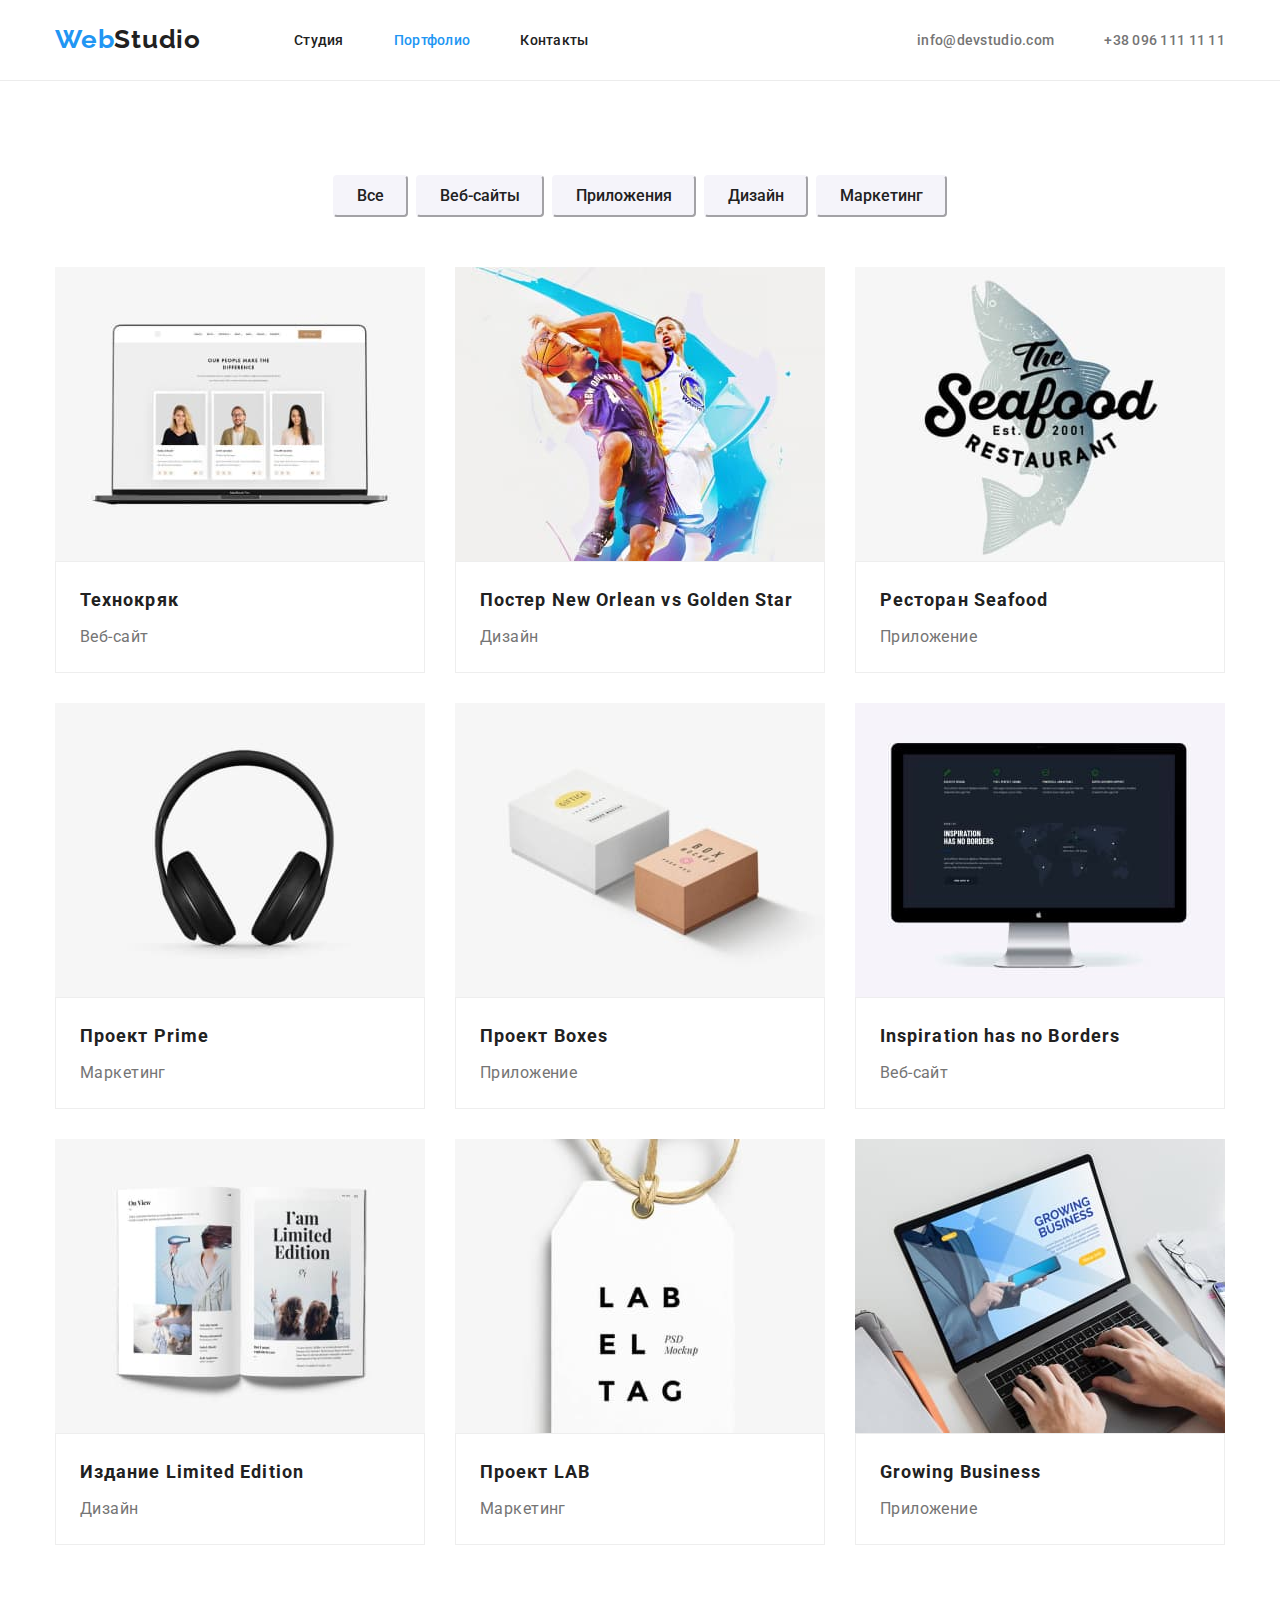
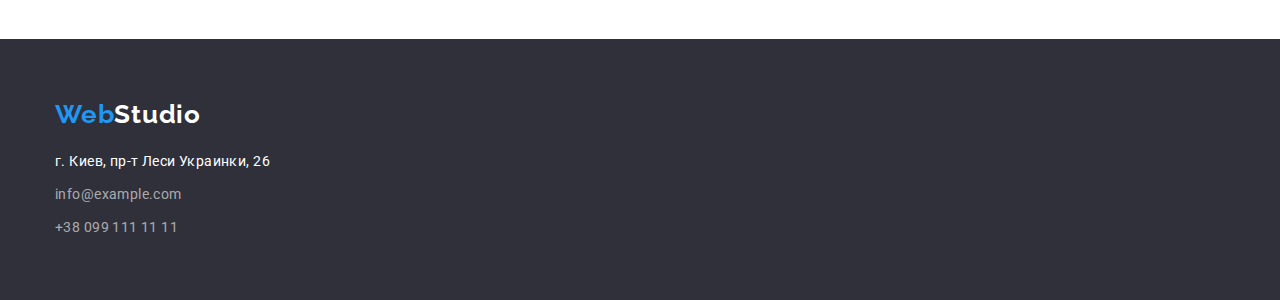
==== portfolio.html @ 65ea49d8 "Add hw-03 files" ====
<!DOCTYPE html>
<html lang="ru">
  <head>
    <meta charset="UTF-8" />
    <meta http-equiv="X-UA-Compatible" content="IE=edge" />
    <meta name="viewport" content="width=device-width, initial-scale=1.0" />
    <title>Portfolio</title>
    <link rel="preconnect" href="https://fonts.googleapis.com" />
    <link rel="preconnect" href="https://fonts.gstatic.com" crossorigin />
    <link
      href="https://fonts.googleapis.com/css2?family=Raleway:wght@700&family=Roboto:wght@400;500;700;900&display=swap"
      rel="stylesheet"
    />
    <link rel="stylesheet" href="./css/modern-normalize.css" />
    <link rel="stylesheet" href="./css/main.css" />
  </head>

  <body>
    <!-- Header -->
    <header class="header">
        <div class="container nav-box">
            <a href="./index.html" class="logo nav-logo">Web<span class="header-logo">Studio</span></a>
            <nav class="nav">
                <ul class="nav-list list">
                    <li class="nav-item">
                        <a href="./index.html" class="nav-link link">Студия</a>
                    </li>
                    <li class="nav-item">
                        <a href="./portfolio.html" class="nav-link link selected">Портфолио</a>
                    </li>
                    <li class="nav-item">
                        <a href="" class="nav-link link">Контакты</a>
                    </li>
                </ul>
            </nav>
    
            <ul class="contact-list list">
                <li class="contact-item">
                    <a href="mailto:info@devstudio.com" class="contact-link link">info@devstudio.com</a>
                </li>
                <li class="contact-item">
                    <a href="tel:+380961111111" class="contact-link link">+38 096 111 11 11</a>
                </li>
            </ul>
        </div>
    </header>
    <!-- Main -->
    <main>
      <section class="projects section">
        <div class="container ">
          <!-- Скрытый заголовок -->
          <h1 class="visually-hidden">Проэкты</h1>
          <ul class="filtr-list list">
            <li class="filtr-item">
              <button type="button" class="filtr-button button">Все</button>
            </li>
            <li class="filtr-item">
              <button type="button" class="filtr-button button">
                Веб-сайты
              </button>
            </li>
            <li class="filtr-item">
              <button type="button" class="filtr-button button">
                Приложения
              </button>
            </li>
            <li class="filtr-item">
              <button type="button" class="filtr-button button">Дизайн</button>
            </li>
            <li class="filtr-item">
              <button type="button" class="filtr-button button">
                Маркетинг
              </button>
            </li>
          </ul>
          <ul class="projects-list list card-set">
            <li class="projects-item card-item">
              <a href="" target="_blank" rel="noreferrer noopener" class="link">
                <img
                  src="./images/portfolio-project-1.jpg"
                  alt="Сайт Технокряк"
                  width="370"
                  height="294"
                  class="projects-img"
                />
                <div class="projects-card-content">
                  <h2 class="projects-subtitle">Технокряк</h2>
                  <p class="projects-text">Веб-сайт</p>
                </div>
              </a>
            </li>
            <li class="projects-item card-item">
              <a href="" target="_blank" rel="noreferrer noopener" class="link">
                <img
                  src="./images/portfolio-project-2.jpg"
                  alt="Постер New Orlean vs Golden Star"
                  width="370"
                  height="294"
                  class="projects-img"
                />
                <div class="projects-card-content">
                  <h2 class="projects-subtitle">
                    Постер New Orlean vs Golden Star
                  </h2>
                  <p class="projects-text">Дизайн</p>
                </div>
              </a>
            </li>
            <li class="projects-item card-item">
              <a href="" target="_blank" rel="noreferrer noopener" class="link">
                <img
                  src="./images/portfolio-project-3.jpg"
                  alt="Логотип ресторана Seafood"
                  width="370"
                  height="294"
                  class="projects-img"
                />
                <div class="projects-card-content">
                  <h2 class="projects-subtitle">Ресторан Seafood</h2>
                  <p class="projects-text">Приложение</p>
                </div></a
              >
            </li>
            <li class="projects-item card-item">
              <a href="" target="_blank" rel="noreferrer noopener" class="link">
                <img
                  src="./images/portfolio-project-4.jpg"
                  alt="Наушники"
                  width="370"
                  height="294"
                  class="projects-img"
                />
                <div class="projects-card-content">
                  <h2 class="projects-subtitle">Проект Prime</h2>
                  <p class="projects-text">Маркетинг</p>
                </div></a
              >
            </li>
            <li class="projects-item card-item">
              <a href="" target="_blank" rel="noreferrer noopener" class="link">
                <img
                  src="./images/portfolio-project-5.jpg"
                  alt="Картонные коробки"
                  width="370"
                  height="294"
                  class="projects-img"
                />
                <div class="projects-card-content">
                  <h2 class="projects-subtitle">Проект Boxes</h2>
                  <p class="projects-text">Приложение</p>
                </div></a
              >
            </li>
            <li class="projects-item card-item">
              <a href="" target="_blank" rel="noreferrer noopener" class="link">
                <img
                  src="./images/portfolio-project-6.jpg"
                  alt="Веб сайт Inspiration has no Borders"
                  width="370"
                  height="294"
                  class="projects-img"
                />
                <div class="projects-card-content">
                  <h2 class="projects-subtitle">Inspiration has no Borders</h2>
                  <p class="projects-text">Веб-сайт</p>
                </div></a
              >
            </li>
            <li class="projects-item card-item">
              <a href="" target="_blank" rel="noreferrer noopener" class="link">
                <img
                  src="./images/portfolio-project-7.jpg"
                  alt="Журнал"
                  width="370"
                  height="294"
                  class="projects-img"
                />
                <div class="projects-card-content">
                  <h2 class="projects-subtitle">Издание Limited Edition</h2>
                  <p class="projects-text">Дизайн</p>
                </div></a
              >
            </li>
            <li class="projects-item card-item">
              <a href="" target="_blank" rel="noreferrer noopener" class="link">
                <img
                  src="./images/portfolio-project-8.jpg"
                  alt="Бирка"
                  width="370"
                  height="294"
                  class="projects-img"
                />
                <div class="projects-card-content">
                  <h2 class="projects-subtitle">Проект LAB</h2>
                  <p class="projects-text">Маркетинг</p>
                </div></a
              >
            </li>
            <li class="projects-item card-item">
              <a href="" target="_blank" rel="noreferrer noopener" class="link">
                <img
                  src="./images/portfolio-project-9.jpg"
                  alt="Работа за ноутбуком"
                  width="370"
                  height="294"
                  class="projects-img"
                />
                <div class="projects-card-content">
                  <h2 class="projects-subtitle">Growing Business</h2>
                  <p class="projects-text">Приложение</p>
                </div></a
              >
            </li>
          </ul>
        </div>
      </section>
    </main>
    <!-- Footer -->
    <footer class="footer">
      <div class="container footer-box">
        <a href="./index.html" class="logo bottom-logo"
          >Web<span class="footer-logo">Studio</span></a
        >

        <address class="adress">
          <ul class="adress-list list">
            <li class="adress-item">
              <a
                href="https://goo.gl/maps/aiTGivNMwJ3PyjdGA"
                target="_blank"
                rel="noreferrer noopener"
                class="coordinate link"
                >г. Киев, пр-т Леси Украинки, 26</a
              >
            </li>
            <li class="adress-item">
              <a href="mailto:info@example.com " class="footer-contact link"
                >info@example.com</a
              >
            </li>
            <li class="adress-item">
              <a href="tel:+380991111111" class="footer-contact link"
                >+38 099 111 11 11</a
              >
            </li>
          </ul>
        </address>
      </div>
    </footer>
  </body>
</html>
---- css/main.css ----
/* Colors */
:root {
  --main-text-color: #757575;
  --logo-accent-color: #2196f3;
  --accent-color: #2196f3;
  --dark-bcg-color: #2f303a;
  --white-bcg-color: #ffffff;
  --white-text-color: #ffffff;
  --grey-bcg-color: #e5e5e5;
  --hero-btn-active-color: #188ce8;
  --filtr-btn-bcg-color: #f5f4fa;
  --team-bcg-color: #f5f4fa;
  --dark-text-color: #212121;
  --footer-contact-color: rgba(255, 255, 255, 0.6);
  --card-gap:30px;
  --card-item:3;
  --card-shadow:0px 1px 3px rgba(0, 0, 0, 0.12),
    0px 1px 1px rgba(0, 0, 0, 0.14),
    0px 2px 1px rgba(0, 0, 0, 0.2);
}

/* Скрипт для скрытия */
.visually-hidden {
  position: absolute;
  white-space: nowrap;
  width: 1px;
  height: 1px;
  overflow: hidden;
  border: 0;
  padding: 0;
  clip: rect(0 0 0 0);
  clip-path: inset(50%);
  margin: -1px;
}
/* Скрипт для скрытия */

body {
  font-family: "Roboto", sans-serif;
  color: var(--main-text-color);
  letter-spacing: 0.03em;
  font-size: 14px;
  line-height: 1.71;

  /* Скидывание */
}
p,
h1,
h2,
h3,
h4,
h5,
h6 {
  margin: 0;
}
ul,
ol {
  margin: 0;
  padding-left: 0;
}
img {
  display: block;
  max-width: 100%;
  height: auto;
}
/* Скидывание */

.container {
  width: 1200px;
  padding-left: 15px;
  padding-right: 15px;
  margin-left: auto;
  margin-right: auto;
}
.section{
  padding-top: 94px;
  padding-bottom: 94px;
}


.header {
  border-bottom: 1px solid #ECECEC;

  font-weight: 500;
  line-height: 1.17;
  letter-spacing: 0.02em;
}

.link {
  text-decoration: none;
  color: inherit;
}
.list {
  list-style: none;
}
.nav-link.selected {
  color: #2196f3;
}
/* Header logo */
.header-logo {
  color: var(--dark-text-color);
}
.logo {
  color: var(--logo-accent-color);
  font-family: "Raleway", sans-serif;
  font-weight: 700;
  font-size: 26px;
  text-decoration: none;
  line-height: 1.17;
  letter-spacing: 0.03em;
}

/* Header logo */

/* Navigation */

.nav-box{
  display: flex;
  align-items: center;
}
.nav-list {
  display: flex;
  margin-left: auto;
  color: #212121;
}
.nav-link,
.contact-link{
  display: flex;
  align-items: center;
  padding-top: 32px;
  padding-bottom: 32px;
}

.nav-item:not(:last-child){
  margin-right: 50px;
}
.nav-logo{
  padding-top: 24px;
  padding-bottom: 25px;
  margin-right: 93px;
}
.contact-list{
  display: flex;
  margin-left: auto;
}

.contact-item:not(:last-child){
  margin-right: 50px;
}

.nav-link:hover,
.nav-link:active,
.contact-link:hover,
.contact-link:active,
.coordinate:hover,
.coordinate:active,
.footer-contact:active,
.footer-contact:hover {
  color: var(--accent-color);
}
/* Navigation */

/* Hero */
.hero {
  background-color: var(--dark-bcg-color);
  padding-top: 200px;
  padding-bottom: 200px;
}


.hero-title {
  color: var(--white-text-color);
  font-size: 44px;
  font-weight: 900;
  letter-spacing: 0.06em;
  line-height: 1.36;
  text-align: center;
  text-transform: uppercase;
  margin-bottom: 30px;
}
.hero-btn {
  display: block;
  margin-left: auto;
  margin-right: auto;
  padding: 10px 32px;
  

  color: var(--white-text-color);
  background-color: var(--accent-color);
  border: 0;
  text-align: center;
  letter-spacing: 0.06em;
  font-size: 16px;
  line-height: 1.87;
  font-weight: 700;
  box-shadow: 0px 4px 4px rgba(0, 0, 0, 0.15);
}
.hero-btn:active,
.hero-btn:focus {
  background-color: var(--hero-btn-active-color);
}
/* Hero */

/* Privelegy section */

.privelegy-list{
  --card-item:4;
}

.privelegy-subtitle {
  margin-bottom: 10px;

  font-size: 14px;
  line-height: 1.17;
  color: var(--dark-text-color);
  text-transform: uppercase;
}

/* Privelegy section */

/* Occupation section */
.occupation{
  padding-top: 0;
}

.section-title {
  font-size: 36px;
  line-height: 1.17;
  color: var(--dark-text-color);
  text-align: center;
  margin-bottom: 50px;
}

/* Occupation section */


/* Team */
.team {
  background-color: var(--team-bcg-color);
}

.team-subtitle {
  margin-bottom: 10px;

  font-weight: 500;
  color: var(--dark-text-color);
}
.team-text,
.team-subtitle {
  font-size: 16px;
  text-align: center;
  line-height: 1.18;
}
.team-list{
  --card-item:4;
}

.team-item {
  background-color: var(--white-bcg-color);
  box-shadow: var(--card-shadow);
  border-radius: 0px 0px 4px 4px;
}
.team-card-content{
  padding-top:30px;
  padding-bottom: 30px;
}

/* Team */

/* Footer */
.footer {
  padding-top: 60px;
  padding-bottom: 60px;

  background-color: var(--dark-bcg-color);
}
.footer-logo {
  color: var(--white-bcg-color);
}

.coordinate {
  color: var(--white-text-color);
}

.adress {
  font-style: normal;
}
.footer-contact {
  color: var(--footer-contact-color);
}

.adress-item:not(:last-child){
  margin-bottom: 9px;
}
.bottom-logo{
  display: block;
  margin-bottom: 20px;
}

/* Footer */

/* --------------------------------Portfolio-------------------------------- */
.filtr-button {
  padding: 6px 22px;

  background-color: var(--filtr-btn-bcg-color);
  border-color: var(--filtr-btn-bcg-color);
  color: var(--dark-text-color);
  font-weight: 500;
  font-size: 16px;
  line-height: 1.62;
  text-align: center;
}
.filtr-list{
  display: flex;
  justify-content: center;
  margin-bottom: 50px;
}
.filtr-item:not(:last-child){
  margin-right: 8px;
}
.filtr-button:active,
.filtr-button:hover {
  background-color: var(--accent-color);
  border-color: var(--accent-color);
  color: var(--white-text-color);
}
.button {
  font-family: inherit;
  cursor: pointer;
  border-radius: 4px;
  font-style: inherit;
}

.projects-item {
  background-color: var(--white-bcg-color);
}

.projects-subtitle {
  font-size: 18px;
  line-height: 2;
  color: var(--dark-text-color);
  letter-spacing: 0.06em;
  margin-bottom: 4px;
}
.projects-text {
  font-size: 16px;
  line-height: 1.88;
}
.card-item{
margin-left: var(--card-gap);
margin-top: var(--card-gap);
flex-basis: calc(100%/var(--card-item) - var(--card-gap));
}
.card-set{
    display: flex;
    flex-wrap: wrap;
    margin-left: calc(-1 * var(--card-gap));
    margin-top: calc(-1 * var(--card-gap));

}
.projects-card-content{
  border: 1px solid #EEEEEE;
  padding: 20px 24px;
}



/* --------------------------------Portfolio-------------------------------- */
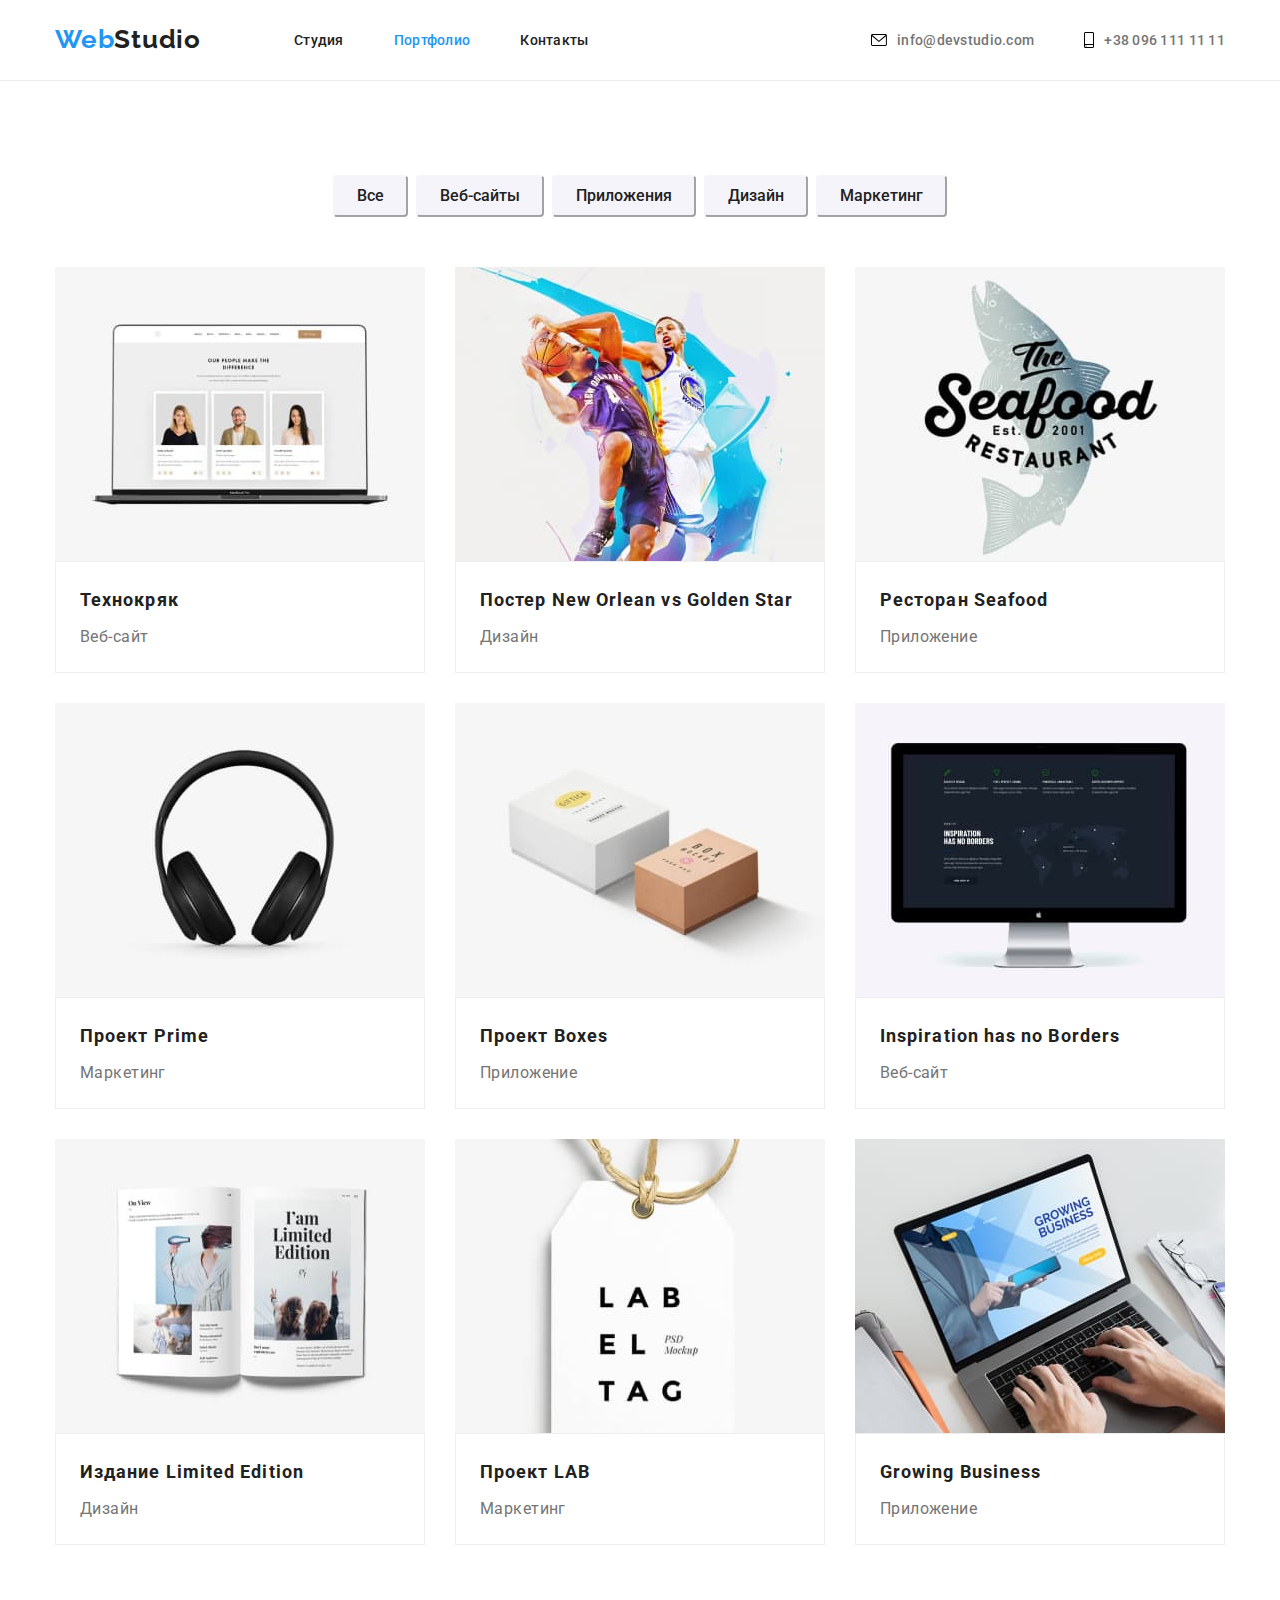
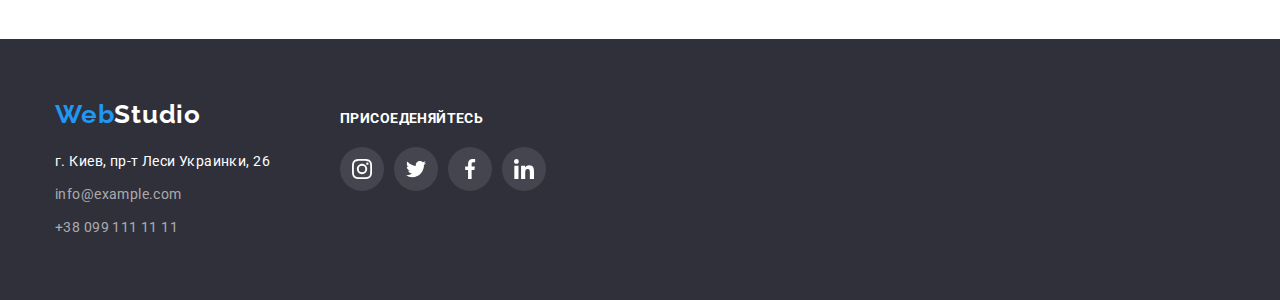
==== commit 752095b7: "Done portfolio" ====
--- a/portfolio.html
+++ b/portfolio.html
@@ -18,31 +18,40 @@
   <body>
     <!-- Header -->
     <header class="header">
-        <div class="container nav-box">
-            <a href="./index.html" class="logo nav-logo">Web<span class="header-logo">Studio</span></a>
-            <nav class="nav">
-                <ul class="nav-list list">
-                    <li class="nav-item">
-                        <a href="./index.html" class="nav-link link">Студия</a>
-                    </li>
-                    <li class="nav-item">
-                        <a href="./portfolio.html" class="nav-link link selected">Портфолио</a>
-                    </li>
-                    <li class="nav-item">
-                        <a href="" class="nav-link link">Контакты</a>
-                    </li>
-                </ul>
-            </nav>
+      <div class="container nav-box">
+        <a href="./index.html" class="logo nav-logo">Web<span class="header-logo">Studio</span></a>
+        <nav class="nav">
+          <ul class="nav-list list">
+            <li class="nav-item">
+              <a href="./index.html" class="nav-link link">Студия</a>
+            </li>
+            <li class="nav-item">
+              <a href="./portfolio.html" class="nav-link link selected">Портфолио</a>
+            </li>
+            <li class="nav-item">
+              <a href="" class="nav-link link">Контакты</a>
+            </li>
+          </ul>
+        </nav>
     
-            <ul class="contact-list list">
-                <li class="contact-item">
-                    <a href="mailto:info@devstudio.com" class="contact-link link">info@devstudio.com</a>
-                </li>
-                <li class="contact-item">
-                    <a href="tel:+380961111111" class="contact-link link">+38 096 111 11 11</a>
-                </li>
-            </ul>
-        </div>
+        <ul class="contact-list list">
+          <li class="contact-item">
+            <a href="mailto:info@devstudio.com" class="contact-link link">
+              <svg class="mail" width="16" height="12">
+                <use href="./images/icons.svg#icon-mail"></use>
+              </svg>
+              info@devstudio.com
+            </a>
+          </li>
+          <li class="contact-item">
+            <a href="tel:+380961111111" class="contact-link link"><svg class="smartphone" width="10" height="16">
+                <use href="./images/icons.svg#icon-smartphone"></use>
+              </svg>
+              +38 096 111 11 11
+            </a>
+          </li>
+        </ul>
+      </div>
     </header>
     <!-- Main -->
     <main>
@@ -215,37 +224,40 @@
         </div>
       </section>
     </main>
-    <!-- Footer -->
-    <footer class="footer">
-      <div class="container footer-box">
-        <a href="./index.html" class="logo bottom-logo"
-          >Web<span class="footer-logo">Studio</span></a
-        >
-
+  <!-- Footer -->
+  <footer class="footer">
+    <div class="container">
+      <div class="adress-box">
+        <a href="./index.html" class="logo bottom-logo">Web<span class="footer-logo">Studio</span></a>
         <address class="adress">
           <ul class="adress-list list">
             <li class="adress-item">
-              <a
-                href="https://goo.gl/maps/aiTGivNMwJ3PyjdGA"
-                target="_blank"
-                rel="noreferrer noopener"
-                class="coordinate link"
-                >г. Киев, пр-т Леси Украинки, 26</a
-              >
+              <a href="https://goo.gl/maps/aiTGivNMwJ3PyjdGA" target="_blank" rel="noreferrer noopener"
+                class="coordinate link">г. Киев, пр-т Леси Украинки, 26</a>
             </li>
             <li class="adress-item">
-              <a href="mailto:info@example.com " class="footer-contact link"
-                >info@example.com</a
-              >
+              <a href="mailto:info@example.com " class="footer-contact link">info@example.com</a>
             </li>
             <li class="adress-item">
-              <a href="tel:+380991111111" class="footer-contact link"
-                >+38 099 111 11 11</a
-              >
+              <a href="tel:+380991111111" class="footer-contact link">+38 099 111 11 11</a>
             </li>
           </ul>
         </address>
       </div>
-    </footer>
+      <div class="social">
+        <h2 class="social-subtitle">присоеденяйтесь</h2>
+        <ul class="social-list list">
+          <li class="social-item"><a href="" class="social-link"><svg class="instagram" width="20" height="20">
+                <use href="./images/icons.svg#icon-instagram"></use></svg></a></li>
+          <li class="social-item"><a href="" class="social-link"><svg class="twitter" width="20" height="20">
+                <use href="./images/icons.svg#icon-twitter"></use></svg></a></li>
+          <li class="social-item"><a href="" class="social-link"><svg class="facebook" width="20" height="20">
+                <use href="./images/icons.svg#icon-facebook"></use></svg></a></li>
+          <li class="social-item"><a href="" class="social-link"><svg class="linkedin" width="20" height="20">
+                <use href="./images/icons.svg#icon-linkedin"></use></svg></a></li>
+        </ul>
+      </div>
+    </div>
+  </footer>
   </body>
 </html>
--- a/css/main.css
+++ b/css/main.css
@@ -17,6 +17,7 @@
   --card-shadow:0px 1px 3px rgba(0, 0, 0, 0.12),
     0px 1px 1px rgba(0, 0, 0, 0.14),
     0px 2px 1px rgba(0, 0, 0, 0.2);
+  --icon-main-color:#AFB1B8;
 }
 
 /* Скрипт для скрытия */
@@ -146,6 +147,12 @@
 .contact-item:not(:last-child){
   margin-right: 50px;
 }
+.mail{
+  margin-right: 10px;
+}
+.smartphone{
+  margin-right: 10px;
+}
 
 .nav-link:hover,
 .nav-link:active,
@@ -156,16 +163,26 @@
 .footer-contact:active,
 .footer-contact:hover {
   color: var(--accent-color);
+  fill: var(--accent-color);
 }
 /* Navigation */
 
 /* Hero */
-.hero {
+.hero 
+{
   background-color: var(--dark-bcg-color);
   padding-top: 200px;
   padding-bottom: 200px;
-}
-
+  background-image: linear-gradient(rgba(47, 48, 58, 0.4),rgba(47, 48, 58, 0.4)), url(../images/hero-bcg.jpg);
+  background-repeat: no-repeat;
+  background-position: center;
+  max-width: 1600px;
+  min-height: 600px;
+  background-size: cover;
+  margin-left: auto;
+  margin-right: auto;
+  
+}
 
 .hero-title {
   color: var(--white-text-color);
@@ -214,6 +231,15 @@
   color: var(--dark-text-color);
   text-transform: uppercase;
 }
+.privelegy-icon{
+  display: flex;
+  width: 270px;
+  height: 120px;
+  background-color: var(--grey-bcg-color);
+  margin-bottom: 30px;
+  justify-content: center;
+  align-items: center;
+}
 
 /* Privelegy section */
 
@@ -250,6 +276,9 @@
   text-align: center;
   line-height: 1.18;
 }
+.team-text{
+  margin-bottom: 16px;
+}
 .team-list{
   --card-item:4;
 }
@@ -261,16 +290,77 @@
 }
 .team-card-content{
   padding-top:30px;
-  padding-bottom: 30px;
+  padding-bottom:0px;
+}
+
+.team-soc-list{
+  display: flex;
+  justify-content: center;
+  margin-bottom: 30px;
+}
+.team-soc-item{
+  width: 44px;
+  height: 44px;
+}
+.team-soc-item:not(:last-child){
+  margin-right: 10px;
+}
+.team-soc-link{
+  display: flex;
+  justify-content: center;
+  align-items: center;
+  width: 100%;
+  height: 100%;
+  border-radius: 50%;
+  fill: var(--icon-main-color);
+}
+.team-soc-link:active,
+.team-soc-link:hover{
+  background-color: var(--accent-color);
+  fill: var(--white-bcg-color);
 }
 
 /* Team */
+/* Clients section */
+.clients{
+  padding-top: 94px;
+  padding-bottom: 94px;
+}
+.clients-list{
+  display: flex;
+}
+.clients-title{
+  margin-bottom: 50px;
+}
+.clients-item{
+  height: 92px;
+  width: 170px;
+}
+.clients-link{
+  display: flex;
+  width: 100%;
+  height: 100%;
+  fill: var(--icon-main-color);
+  justify-content: center;
+  align-items: center;
+  border: 1px solid var(--icon-main-color);
+  border-radius: 4px;
+}
+.clients-link:active,
+.clients-link:hover{
+  fill: var(--accent-color);
+  border-color: var(--accent-color);
+}
+.clients-item:not(:last-child){
+  margin-right: 30px;
+}
+
+/* Clients section */
 
 /* Footer */
 .footer {
   padding-top: 60px;
   padding-bottom: 60px;
-
   background-color: var(--dark-bcg-color);
 }
 .footer-logo {
@@ -280,7 +370,10 @@
 .coordinate {
   color: var(--white-text-color);
 }
-
+.footer>.container{
+  display: flex;
+  align-items: baseline;
+}
 .adress {
   font-style: normal;
 }
@@ -295,6 +388,43 @@
   display: block;
   margin-bottom: 20px;
 }
+.adress-box{
+  margin-right: 70px;
+}
+.social-subtitle{
+  margin-bottom: 20px;
+
+  text-transform: uppercase;
+  font-size: 14px;
+  line-height: 1.17;
+  color: var(--white-text-color);
+  
+}
+.social-list{
+  display: flex;
+  justify-content: center;
+}
+.social-link{
+  display: flex;
+  width: 100%;
+  height: 100%;
+  justify-content: center;
+  align-items: center;
+  fill: var(--white-text-color);
+  background: rgba(255, 255, 255, 0.1);
+  border-radius: 50%;
+}
+.social-item{
+  width: 44px;
+  height: 44px;
+}
+.social-item:not(:last-child){
+  margin-right: 10px;
+}
+.social-link:active,
+.social-link:hover{
+  background: var(--accent-color);
+}
 
 /* Footer */
 
@@ -304,6 +434,7 @@
 
   background-color: var(--filtr-btn-bcg-color);
   border-color: var(--filtr-btn-bcg-color);
+  
   color: var(--dark-text-color);
   font-weight: 500;
   font-size: 16px;
@@ -323,6 +454,7 @@
   background-color: var(--accent-color);
   border-color: var(--accent-color);
   color: var(--white-text-color);
+  box-shadow: 0px 3px 1px rgba(0, 0, 0, 0.1), 0px 1px 2px rgba(0, 0, 0, 0.08), 0px 2px 2px rgba(0, 0, 0, 0.12);
 }
 .button {
   font-family: inherit;
@@ -333,6 +465,10 @@
 
 .projects-item {
   background-color: var(--white-bcg-color);
+}
+.projects-item:active,
+.projects-item:hover{
+  box-shadow: 0px 1px 1px rgba(0, 0, 0, 0.12), 0px 4px 4px rgba(0, 0, 0, 0.06), 1px 4px 6px rgba(0, 0, 0, 0.16);
 }
 
 .projects-subtitle {
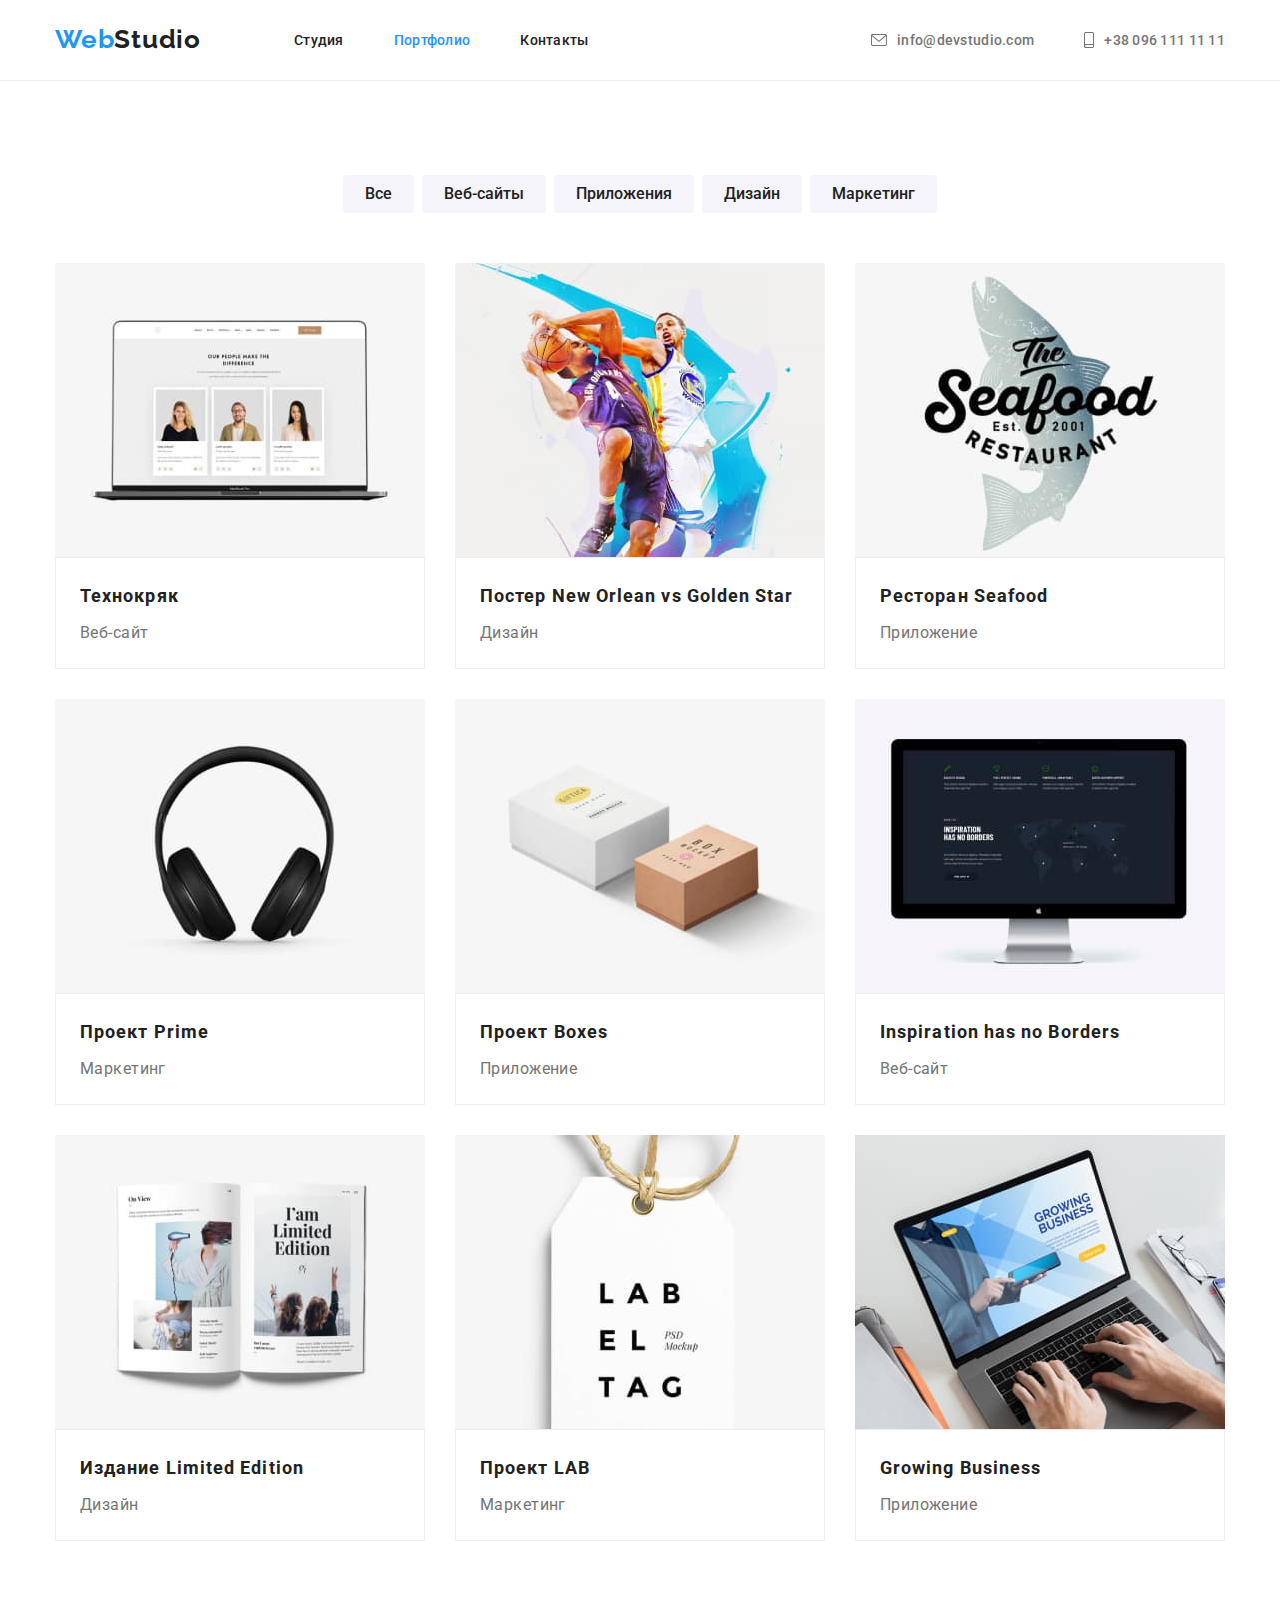
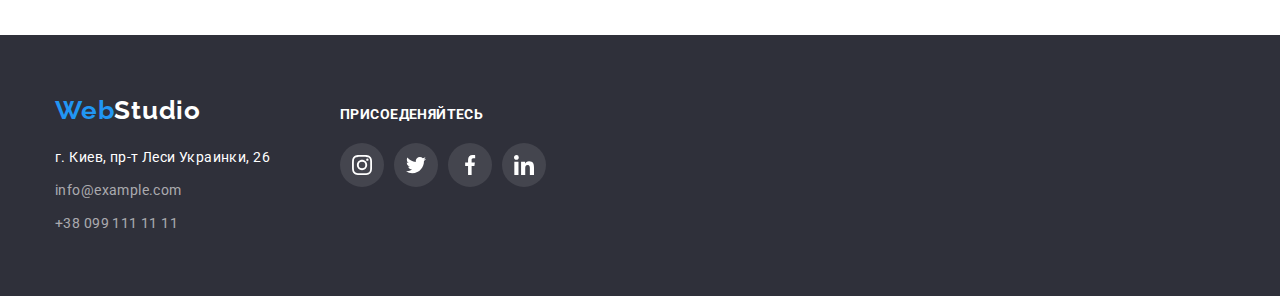
==== commit d01e7509: "fixed mistakes" ====
--- a/portfolio.html
+++ b/portfolio.html
@@ -37,14 +37,14 @@
         <ul class="contact-list list">
           <li class="contact-item">
             <a href="mailto:info@devstudio.com" class="contact-link link">
-              <svg class="mail" width="16" height="12">
+              <svg class="contact-icon" width="16" height="12">
                 <use href="./images/icons.svg#icon-mail"></use>
               </svg>
               info@devstudio.com
             </a>
           </li>
           <li class="contact-item">
-            <a href="tel:+380961111111" class="contact-link link"><svg class="smartphone" width="10" height="16">
+            <a href="tel:+380961111111" class="contact-link link"><svg class="contact-icon" width="10" height="16">
                 <use href="./images/icons.svg#icon-smartphone"></use>
               </svg>
               +38 096 111 11 11
@@ -84,7 +84,7 @@
           </ul>
           <ul class="projects-list list card-set">
             <li class="projects-item card-item">
-              <a href="" target="_blank" rel="noreferrer noopener" class="link">
+              <a href="" target="_blank" rel="noreferrer noopener" class="projects-link link">
                 <img
                   src="./images/portfolio-project-1.jpg"
                   alt="Сайт Технокряк"
@@ -99,7 +99,7 @@
               </a>
             </li>
             <li class="projects-item card-item">
-              <a href="" target="_blank" rel="noreferrer noopener" class="link">
+              <a href="" target="_blank" rel="noreferrer noopener" class="projects-link link">
                 <img
                   src="./images/portfolio-project-2.jpg"
                   alt="Постер New Orlean vs Golden Star"
@@ -116,7 +116,7 @@
               </a>
             </li>
             <li class="projects-item card-item">
-              <a href="" target="_blank" rel="noreferrer noopener" class="link">
+              <a href="" target="_blank" rel="noreferrer noopener" class="projects-link link">
                 <img
                   src="./images/portfolio-project-3.jpg"
                   alt="Логотип ресторана Seafood"
@@ -131,7 +131,7 @@
               >
             </li>
             <li class="projects-item card-item">
-              <a href="" target="_blank" rel="noreferrer noopener" class="link">
+              <a href="" target="_blank" rel="noreferrer noopener" class="projects-link link">
                 <img
                   src="./images/portfolio-project-4.jpg"
                   alt="Наушники"
@@ -146,7 +146,7 @@
               >
             </li>
             <li class="projects-item card-item">
-              <a href="" target="_blank" rel="noreferrer noopener" class="link">
+              <a href="" target="_blank" rel="noreferrer noopener" class="projects-link link">
                 <img
                   src="./images/portfolio-project-5.jpg"
                   alt="Картонные коробки"
@@ -161,7 +161,7 @@
               >
             </li>
             <li class="projects-item card-item">
-              <a href="" target="_blank" rel="noreferrer noopener" class="link">
+              <a href="" target="_blank" rel="noreferrer noopener" class="projects-link link">
                 <img
                   src="./images/portfolio-project-6.jpg"
                   alt="Веб сайт Inspiration has no Borders"
@@ -176,7 +176,7 @@
               >
             </li>
             <li class="projects-item card-item">
-              <a href="" target="_blank" rel="noreferrer noopener" class="link">
+              <a href="" target="_blank" rel="noreferrer noopener" class="projects-link link">
                 <img
                   src="./images/portfolio-project-7.jpg"
                   alt="Журнал"
@@ -191,7 +191,7 @@
               >
             </li>
             <li class="projects-item card-item">
-              <a href="" target="_blank" rel="noreferrer noopener" class="link">
+              <a href="" target="_blank" rel="noreferrer noopener" class="projects-link link">
                 <img
                   src="./images/portfolio-project-8.jpg"
                   alt="Бирка"
@@ -206,7 +206,7 @@
               >
             </li>
             <li class="projects-item card-item">
-              <a href="" target="_blank" rel="noreferrer noopener" class="link">
+              <a href="" target="_blank" rel="noreferrer noopener" class="projects-link link">
                 <img
                   src="./images/portfolio-project-9.jpg"
                   alt="Работа за ноутбуком"
@@ -225,39 +225,56 @@
       </section>
     </main>
   <!-- Footer -->
-  <footer class="footer">
-    <div class="container">
-      <div class="adress-box">
-        <a href="./index.html" class="logo bottom-logo">Web<span class="footer-logo">Studio</span></a>
-        <address class="adress">
-          <ul class="adress-list list">
-            <li class="adress-item">
-              <a href="https://goo.gl/maps/aiTGivNMwJ3PyjdGA" target="_blank" rel="noreferrer noopener"
-                class="coordinate link">г. Киев, пр-т Леси Украинки, 26</a>
-            </li>
-            <li class="adress-item">
-              <a href="mailto:info@example.com " class="footer-contact link">info@example.com</a>
-            </li>
-            <li class="adress-item">
-              <a href="tel:+380991111111" class="footer-contact link">+38 099 111 11 11</a>
-            </li>
-          </ul>
-        </address>
+    <footer class="footer">
+      <div class="container">
+        <div class="adress-box">
+          <a href="./index.html" class="logo bottom-logo">Web<span class="footer-logo">Studio</span></a>
+          <address class="adress">
+            <ul class="adress-list list">
+              <li class="adress-item">
+                <a href="https://goo.gl/maps/aiTGivNMwJ3PyjdGA" target="_blank" rel="noreferrer noopener"
+                  class="coordinate link">г. Киев, пр-т Леси Украинки, 26</a>
+              </li>
+              <li class="adress-item">
+                <a href="mailto:info@example.com " class="footer-contact link">info@example.com</a>
+              </li>
+              <li class="adress-item">
+                <a href="tel:+380991111111" class="footer-contact link">+38 099 111 11 11</a>
+              </li>
+            </ul>
+          </address>
+        </div>
+        <div class="social">
+          <h2 class="social-subtitle">присоеденяйтесь</h2>
+          <ul class="team-soc-list list">
+            <li class="team-soc-item">
+              <a class="team-soc-link link" href="" target="_blank" rel="noreferrer noopener">
+                <svg class="instagram" width="20" height="20">
+                  <use href="./images/icons.svg#icon-instagram"></use>
+                </svg></a>
+            </li>
+            <li class="team-soc-item">
+              <a class="team-soc-link link" href="" target="_blank" rel="noreferrer noopener">
+                <svg class="twitter" width="20" height="20">
+                  <use href="./images/icons.svg#icon-twitter"></use>
+                </svg></a>
+            </li>
+            <li class="team-soc-item">
+              <a class="team-soc-link link" href="" target="_blank" rel="noreferrer noopener">
+                <svg class="facebook" width="20" height="20">
+                  <use href="./images/icons.svg#icon-facebook"></use>
+                </svg></a>
+            </li>
+            <li class="team-soc-item">
+              <a class="team-soc-link link" href="" target="_blank" rel="noreferrer noopener">
+                <svg class="linkedin" width="20" height="20">
+                  <use href="./images/icons.svg#icon-linkedin"></use>
+                </svg></a>
+            </li>
+          </ul>
+    
+        </div>
       </div>
-      <div class="social">
-        <h2 class="social-subtitle">присоеденяйтесь</h2>
-        <ul class="social-list list">
-          <li class="social-item"><a href="" class="social-link"><svg class="instagram" width="20" height="20">
-                <use href="./images/icons.svg#icon-instagram"></use></svg></a></li>
-          <li class="social-item"><a href="" class="social-link"><svg class="twitter" width="20" height="20">
-                <use href="./images/icons.svg#icon-twitter"></use></svg></a></li>
-          <li class="social-item"><a href="" class="social-link"><svg class="facebook" width="20" height="20">
-                <use href="./images/icons.svg#icon-facebook"></use></svg></a></li>
-          <li class="social-item"><a href="" class="social-link"><svg class="linkedin" width="20" height="20">
-                <use href="./images/icons.svg#icon-linkedin"></use></svg></a></li>
-        </ul>
-      </div>
-    </div>
-  </footer>
+    </footer>
   </body>
 </html>
--- a/css/main.css
+++ b/css/main.css
@@ -10,6 +10,7 @@
   --hero-btn-active-color: #188ce8;
   --filtr-btn-bcg-color: #f5f4fa;
   --team-bcg-color: #f5f4fa;
+  --lite-grey-color: #f5f4fa;
   --dark-text-color: #212121;
   --footer-contact-color: rgba(255, 255, 255, 0.6);
   --card-gap:30px;
@@ -147,23 +148,20 @@
 .contact-item:not(:last-child){
   margin-right: 50px;
 }
-.mail{
+.contact-icon{
+  fill: currentColor;
   margin-right: 10px;
 }
-.smartphone{
-  margin-right: 10px;
-}
 
 .nav-link:hover,
-.nav-link:active,
+.nav-link:focus,
 .contact-link:hover,
-.contact-link:active,
+.contact-link:focus,
 .coordinate:hover,
-.coordinate:active,
-.footer-contact:active,
+.coordinate:focus,
+.footer-contact:focus,
 .footer-contact:hover {
   color: var(--accent-color);
-  fill: var(--accent-color);
 }
 /* Navigation */
 
@@ -233,12 +231,12 @@
 }
 .privelegy-icon{
   display: flex;
-  width: 270px;
   height: 120px;
-  background-color: var(--grey-bcg-color);
+  background-color: var(--lite-grey-color);
   margin-bottom: 30px;
   justify-content: center;
   align-items: center;
+  border-radius: 4px;
 }
 
 /* Privelegy section */
@@ -289,14 +287,12 @@
   border-radius: 0px 0px 4px 4px;
 }
 .team-card-content{
-  padding-top:30px;
-  padding-bottom:0px;
+  padding:30px;
 }
 
 .team-soc-list{
   display: flex;
   justify-content: center;
-  margin-bottom: 30px;
 }
 .team-soc-item{
   width: 44px;
@@ -313,8 +309,9 @@
   height: 100%;
   border-radius: 50%;
   fill: var(--icon-main-color);
-}
-.team-soc-link:active,
+  background-color: rgba(255, 255, 255, 0.1);
+}
+.team-soc-link:focus,
 .team-soc-link:hover{
   background-color: var(--accent-color);
   fill: var(--white-bcg-color);
@@ -327,32 +324,29 @@
   padding-bottom: 94px;
 }
 .clients-list{
-  display: flex;
+  --card-item:6;
 }
 .clients-title{
   margin-bottom: 50px;
 }
-.clients-item{
-  height: 92px;
-  width: 170px;
-}
+
 .clients-link{
+  padding-top: 16px;
+  padding-bottom: 16px;
   display: flex;
   width: 100%;
   height: 100%;
   fill: var(--icon-main-color);
   justify-content: center;
   align-items: center;
-  border: 1px solid var(--icon-main-color);
+  border: 1px solid;
+  border-color: var(--icon-main-color);
   border-radius: 4px;
 }
-.clients-link:active,
+.clients-link:focus,
 .clients-link:hover{
   fill: var(--accent-color);
   border-color: var(--accent-color);
-}
-.clients-item:not(:last-child){
-  margin-right: 30px;
 }
 
 /* Clients section */
@@ -400,30 +394,8 @@
   color: var(--white-text-color);
   
 }
-.social-list{
-  display: flex;
-  justify-content: center;
-}
-.social-link{
-  display: flex;
-  width: 100%;
-  height: 100%;
-  justify-content: center;
-  align-items: center;
+.footer .team-soc-link{
   fill: var(--white-text-color);
-  background: rgba(255, 255, 255, 0.1);
-  border-radius: 50%;
-}
-.social-item{
-  width: 44px;
-  height: 44px;
-}
-.social-item:not(:last-child){
-  margin-right: 10px;
-}
-.social-link:active,
-.social-link:hover{
-  background: var(--accent-color);
 }
 
 /* Footer */
@@ -433,8 +405,8 @@
   padding: 6px 22px;
 
   background-color: var(--filtr-btn-bcg-color);
-  border-color: var(--filtr-btn-bcg-color);
   
+  border:none;
   color: var(--dark-text-color);
   font-weight: 500;
   font-size: 16px;
@@ -449,7 +421,7 @@
 .filtr-item:not(:last-child){
   margin-right: 8px;
 }
-.filtr-button:active,
+.filtr-button:focus,
 .filtr-button:hover {
   background-color: var(--accent-color);
   border-color: var(--accent-color);
@@ -466,8 +438,15 @@
 .projects-item {
   background-color: var(--white-bcg-color);
 }
-.projects-item:active,
 .projects-item:hover{
+  box-shadow: 0px 1px 1px rgba(0, 0, 0, 0.12), 0px 4px 4px rgba(0, 0, 0, 0.06), 1px 4px 6px rgba(0, 0, 0, 0.16);
+}
+.projects-link{
+  display: flex;
+  flex-wrap: wrap;
+}
+
+.projects-link:focus{
   box-shadow: 0px 1px 1px rgba(0, 0, 0, 0.12), 0px 4px 4px rgba(0, 0, 0, 0.06), 1px 4px 6px rgba(0, 0, 0, 0.16);
 }
 
@@ -497,6 +476,7 @@
 .projects-card-content{
   border: 1px solid #EEEEEE;
   padding: 20px 24px;
+  width: 100%;
 }
 
 
